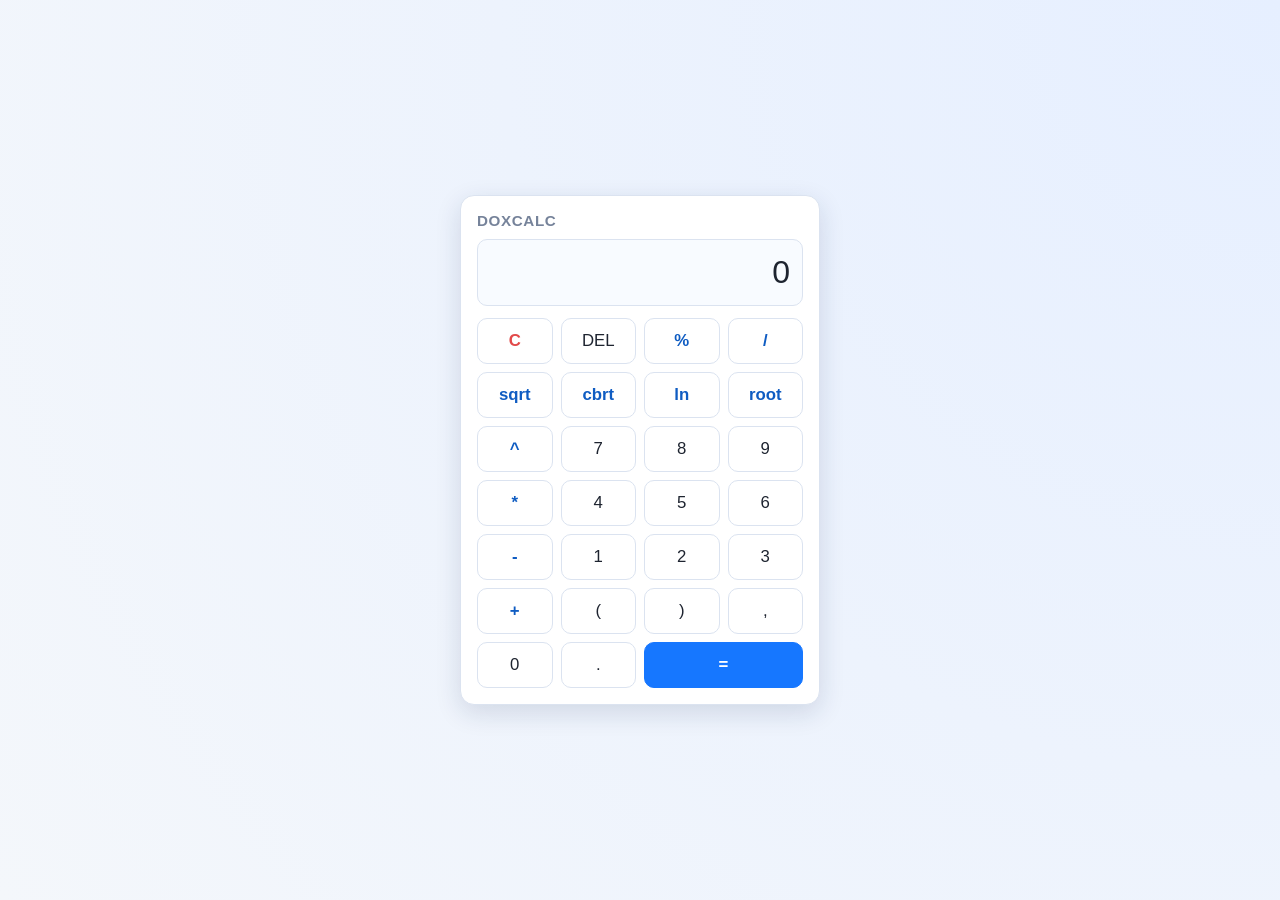
==== DoxCalc.html @ 859467e0 "Added root and exponent functions to DoxCalc." ====
<!doctype html>
<html lang="en">
<head>
  <meta charset="UTF-8" />
  <meta name="viewport" content="width=device-width, initial-scale=1.0" />
  <title>DoxCalc</title>
  <style>
    :root {
      --bg: #f4f7fb;
      --panel: #ffffff;
      --text: #1e2430;
      --muted: #76839a;
      --accent: #1677ff;
      --accent-2: #0f5cc2;
      --danger: #e24a4a;
      --border: #dbe3f0;
    }

    * {
      box-sizing: border-box;
    }

    body {
      margin: 0;
      min-height: 100vh;
      display: grid;
      place-items: center;
      font-family: "Segoe UI", Tahoma, Geneva, Verdana, sans-serif;
      background: radial-gradient(circle at top right, #e6efff, var(--bg));
      color: var(--text);
    }

    .calculator {
      width: min(92vw, 360px);
      border: 1px solid var(--border);
      background: var(--panel);
      border-radius: 14px;
      box-shadow: 0 8px 26px rgba(18, 40, 82, 0.14);
      padding: 16px;
    }

    .app-name {
      margin: 0 0 10px 0;
      font-size: 0.95rem;
      font-weight: 700;
      letter-spacing: 0.04em;
      color: var(--muted);
      text-transform: uppercase;
    }

    .display {
      width: 100%;
      border: 1px solid var(--border);
      border-radius: 10px;
      background: #f8fbff;
      text-align: right;
      font-size: 2rem;
      padding: 14px 12px;
      margin-bottom: 12px;
      color: var(--text);
      overflow-x: auto;
      white-space: nowrap;
    }

    .keys {
      display: grid;
      grid-template-columns: repeat(4, 1fr);
      gap: 8px;
    }

    button {
      appearance: none;
      border: 1px solid var(--border);
      border-radius: 10px;
      background: #fff;
      color: var(--text);
      font-size: 1.05rem;
      padding: 12px 0;
      cursor: pointer;
      transition: transform 0.05s ease, background-color 0.16s ease;
    }

    button:active {
      transform: translateY(1px);
    }

    .operator {
      color: var(--accent-2);
      font-weight: 600;
    }

    .equal {
      background: var(--accent);
      color: #fff;
      border-color: var(--accent);
      font-weight: 600;
    }

    .equal:hover {
      background: var(--accent-2);
    }

    .clear {
      color: var(--danger);
      font-weight: 600;
    }
  </style>
</head>
<body>
  <main class="calculator" aria-label="DoxCalc calculator app">
    <p class="app-name">DoxCalc</p>
    <div id="display" class="display" aria-live="polite">0</div>
    <div class="keys">
      <button class="clear" data-action="clear">C</button>
      <button data-action="delete">DEL</button>
      <button class="operator" data-value="%">%</button>
      <button class="operator" data-value="/">/</button>

      <button class="operator" data-insert="sqrt(">sqrt</button>
      <button class="operator" data-insert="cbrt(">cbrt</button>
      <button class="operator" data-insert="ln(">ln</button>
      <button class="operator" data-insert="root(">root</button>
      <button class="operator" data-value="^">^</button>

      <button data-value="7">7</button>
      <button data-value="8">8</button>
      <button data-value="9">9</button>
      <button class="operator" data-value="*">*</button>

      <button data-value="4">4</button>
      <button data-value="5">5</button>
      <button data-value="6">6</button>
      <button class="operator" data-value="-">-</button>

      <button data-value="1">1</button>
      <button data-value="2">2</button>
      <button data-value="3">3</button>
      <button class="operator" data-value="+">+</button>

      <button data-value="(">(</button>
      <button data-value=")">)</button>
      <button data-value=",">,</button>
      <button data-value="0">0</button>
      <button data-value=".">.</button>
      <button class="equal" data-action="equals" style="grid-column: span 2;">=</button>
    </div>
  </main>

  <script>
    const display = document.getElementById("display");
    const keys = document.querySelector(".keys");
    let expression = "";

    function updateDisplay(value) {
      display.textContent = value || "0";
    }

    function isOperator(char) {
      return ["+", "-", "*", "/", "%", "^"].includes(char);
    }

    function appendValue(value) {
      const lastChar = expression.slice(-1);

      if (value === "." && /(\d*\.\d*)$/.test(expression)) return;
      if (isOperator(value) && (!expression || isOperator(lastChar))) return;

      expression += value;
      updateDisplay(expression);
    }

    function clearAll() {
      expression = "";
      updateDisplay("0");
    }

    function deleteLast() {
      expression = expression.slice(0, -1);
      updateDisplay(expression);
    }

    function calculate() {
      if (!expression) return;

      try {
        const jsExpression = expression
          .replaceAll("ln(", "Math.log(")
          .replaceAll("sqrt(", "Math.sqrt(")
          .replaceAll("cbrt(", "Math.cbrt(")
          .replaceAll("root(", "__root(")
          .replaceAll("^", "**");
        const result = Function(
          `"use strict"; const __root = (x, n) => Math.pow(x, 1 / n); return (${jsExpression})`
        )();
        expression = Number.isFinite(result) ? String(result) : "";
        updateDisplay(expression || "Error");
      } catch {
        expression = "";
        updateDisplay("Error");
      }
    }

    keys.addEventListener("click", (event) => {
      const target = event.target.closest("button");
      if (!target) return;

      const action = target.dataset.action;
      const value = target.dataset.value;
      const insert = target.dataset.insert;

      if (action === "clear") return clearAll();
      if (action === "delete") return deleteLast();
      if (action === "equals") return calculate();
      if (insert) return appendValue(insert);
      if (value) appendValue(value);
    });

    document.addEventListener("keydown", (event) => {
      const { key } = event;
      const isNumber = /^[0-9]$/.test(key);
      const isOperatorKey = ["+", "-", "*", "/", "%", "^"].includes(key);

      if (isNumber || isOperatorKey || key === "." || key === "(" || key === ")" || key === ",") {
        event.preventDefault();
        appendValue(key);
        return;
      }

      if (key === "Enter" || key === "=") {
        event.preventDefault();
        calculate();
        return;
      }

      if (key === "Backspace") {
        event.preventDefault();
        deleteLast();
        return;
      }

      if (key === "Escape") {
        event.preventDefault();
        clearAll();
      }
    });
  </script>
</body>
</html>
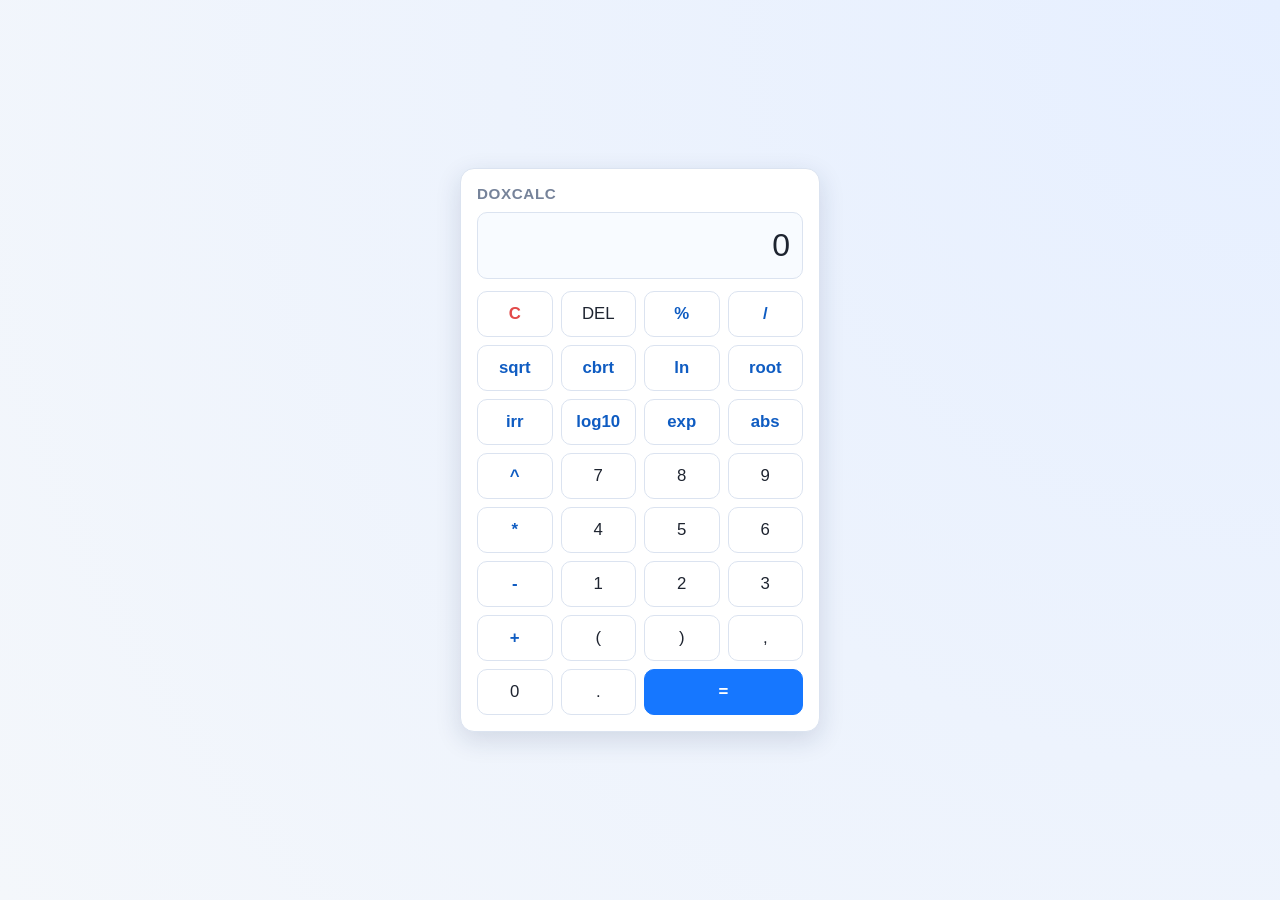
==== commit a3a52ccd: "Used Claude Code to add Internal Rate of Return (IRR) calculation to DoxCalc.html. This allows users" ====
--- a/DoxCalc.html
+++ b/DoxCalc.html
@@ -120,6 +120,11 @@
       <button class="operator" data-insert="cbrt(">cbrt</button>
       <button class="operator" data-insert="ln(">ln</button>
       <button class="operator" data-insert="root(">root</button>
+
+      <button class="operator" data-insert="irr(" title="irr(cf₀, cf₁, …) — Internal Rate of Return">irr</button>
+      <button class="operator" data-insert="log10(">log10</button>
+      <button class="operator" data-insert="exp(">exp</button>
+      <button class="operator" data-insert="abs(">abs</button>
       <button class="operator" data-value="^">^</button>
 
       <button data-value="7">7</button>
@@ -185,13 +190,34 @@
       try {
         const jsExpression = expression
           .replaceAll("ln(", "Math.log(")
+          .replaceAll("log10(", "Math.log10(")
+          .replaceAll("exp(", "Math.exp(")
+          .replaceAll("abs(", "Math.abs(")
           .replaceAll("sqrt(", "Math.sqrt(")
           .replaceAll("cbrt(", "Math.cbrt(")
           .replaceAll("root(", "__root(")
+          .replaceAll("irr(", "__irr(")
           .replaceAll("^", "**");
-        const result = Function(
-          `"use strict"; const __root = (x, n) => Math.pow(x, 1 / n); return (${jsExpression})`
-        )();
+        const result = Function(`"use strict";
+          const __root = (x, n) => Math.pow(x, 1 / n);
+          const __irr = (...cf) => {
+            let r = 0.1;
+            for (let i = 0; i < 1000; i++) {
+              let npv = 0, d = 0;
+              for (let t = 0; t < cf.length; t++) {
+                const p = (1 + r) ** t;
+                npv += cf[t] / p;
+                d   -= t * cf[t] / ((1 + r) ** (t + 1));
+              }
+              if (Math.abs(d) < 1e-12) break;
+              const nr = r - npv / d;
+              if (Math.abs(nr - r) < 1e-8) return nr;
+              r = nr;
+            }
+            return r;
+          };
+          return (${jsExpression});
+        `)();
         expression = Number.isFinite(result) ? String(result) : "";
         updateDisplay(expression || "Error");
       } catch {
